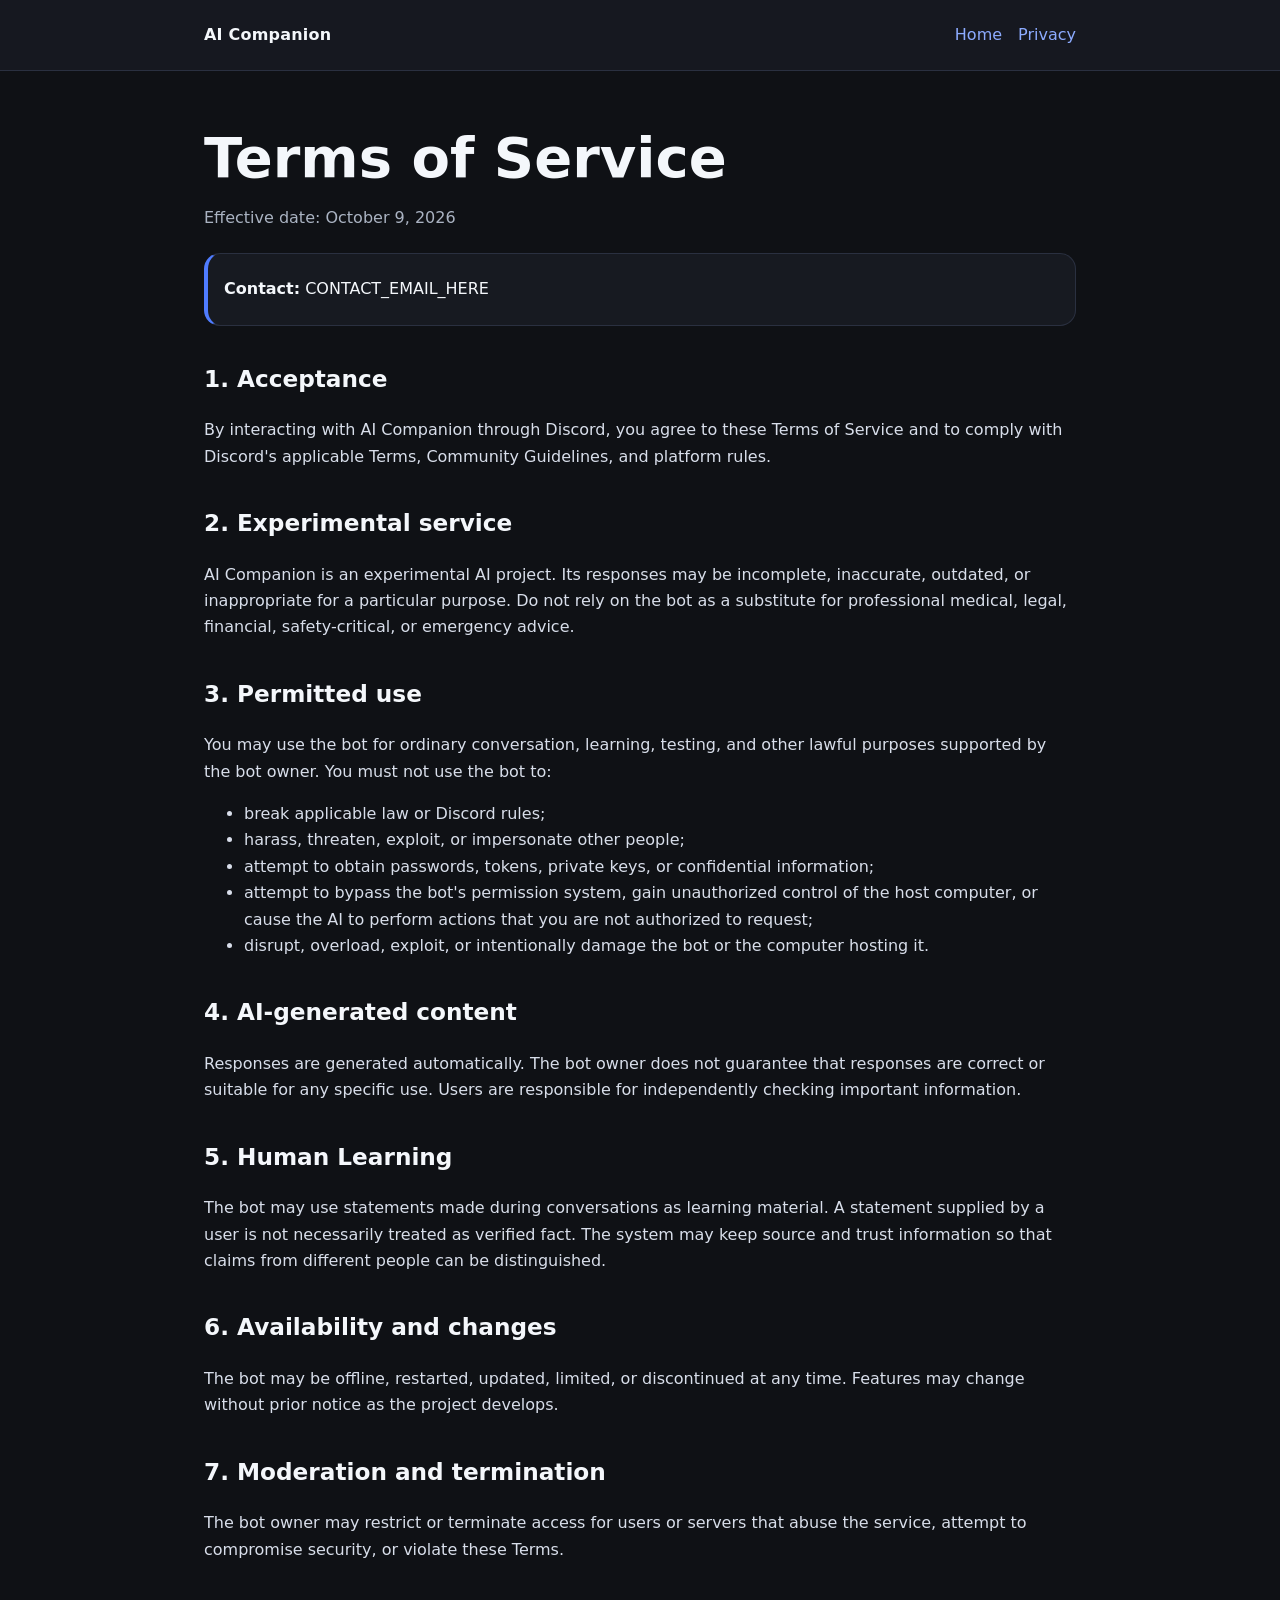
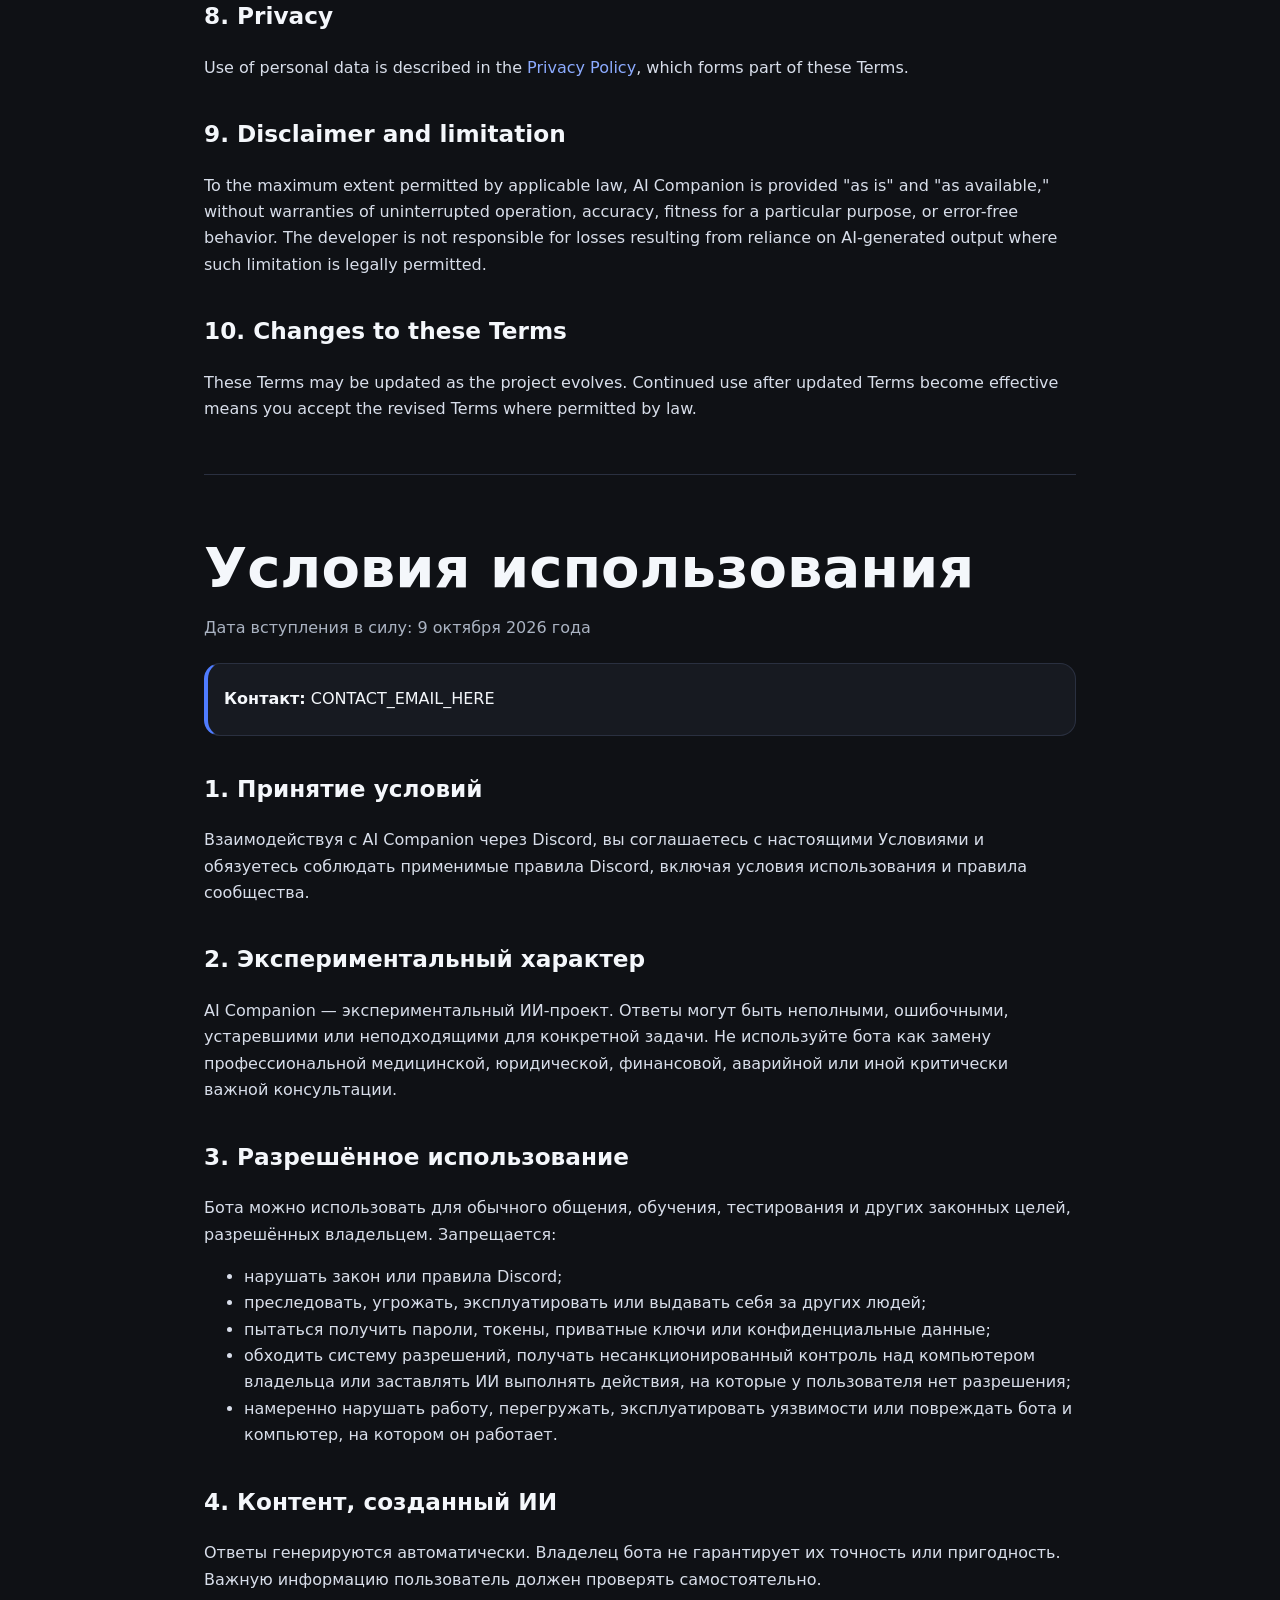
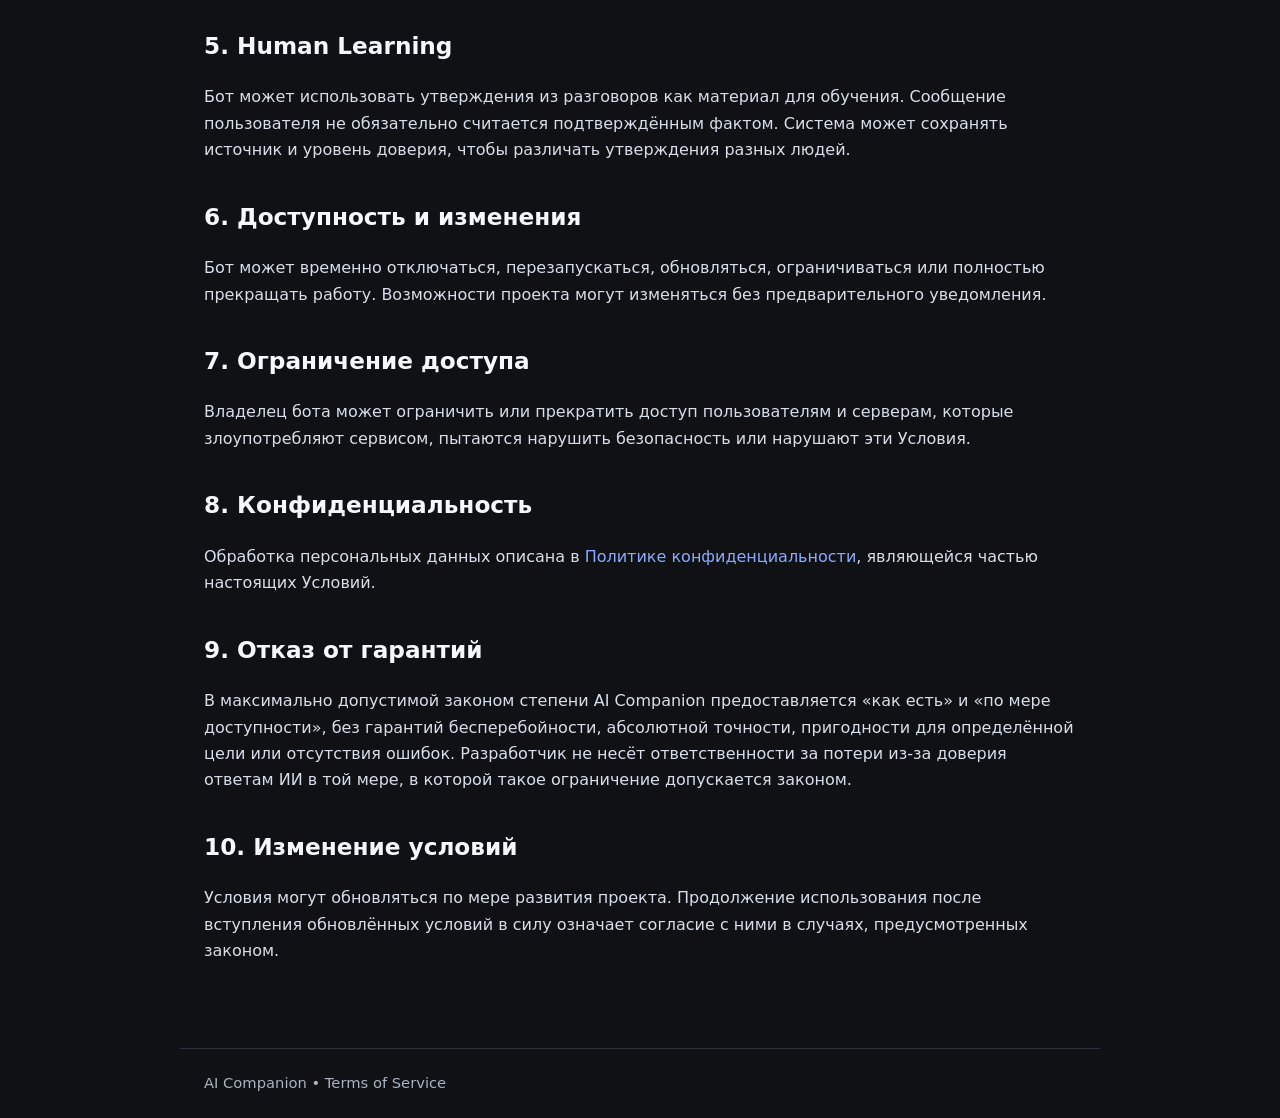
==== terms.html @ 5ba59d53 "Add AI Companion legal pages" ====
<!doctype html>
<html lang="en">
<head>
  <meta charset="utf-8">
  <meta name="viewport" content="width=device-width, initial-scale=1">
  <title>AI Companion — Terms of Service</title>
  <link rel="stylesheet" href="style.css">
</head>
<body>
<header><nav><div class="brand">AI Companion</div><div class="links"><a href="index.html">Home</a><a href="privacy.html">Privacy</a></div></nav></header>
<main>
<h1>Terms of Service</h1>
<p class="muted">Effective date: October 9, 2026</p>
<div class="card notice"><strong>Contact:</strong> CONTACT_EMAIL_HERE</div>

<h2>1. Acceptance</h2>
<p>By interacting with AI Companion through Discord, you agree to these Terms of Service and to comply with Discord's applicable Terms, Community Guidelines, and platform rules.</p>

<h2>2. Experimental service</h2>
<p>AI Companion is an experimental AI project. Its responses may be incomplete, inaccurate, outdated, or inappropriate for a particular purpose. Do not rely on the bot as a substitute for professional medical, legal, financial, safety-critical, or emergency advice.</p>

<h2>3. Permitted use</h2>
<p>You may use the bot for ordinary conversation, learning, testing, and other lawful purposes supported by the bot owner. You must not use the bot to:</p>
<ul>
  <li>break applicable law or Discord rules;</li>
  <li>harass, threaten, exploit, or impersonate other people;</li>
  <li>attempt to obtain passwords, tokens, private keys, or confidential information;</li>
  <li>attempt to bypass the bot's permission system, gain unauthorized control of the host computer, or cause the AI to perform actions that you are not authorized to request;</li>
  <li>disrupt, overload, exploit, or intentionally damage the bot or the computer hosting it.</li>
</ul>

<h2>4. AI-generated content</h2>
<p>Responses are generated automatically. The bot owner does not guarantee that responses are correct or suitable for any specific use. Users are responsible for independently checking important information.</p>

<h2>5. Human Learning</h2>
<p>The bot may use statements made during conversations as learning material. A statement supplied by a user is not necessarily treated as verified fact. The system may keep source and trust information so that claims from different people can be distinguished.</p>

<h2>6. Availability and changes</h2>
<p>The bot may be offline, restarted, updated, limited, or discontinued at any time. Features may change without prior notice as the project develops.</p>

<h2>7. Moderation and termination</h2>
<p>The bot owner may restrict or terminate access for users or servers that abuse the service, attempt to compromise security, or violate these Terms.</p>

<h2>8. Privacy</h2>
<p>Use of personal data is described in the <a href="privacy.html">Privacy Policy</a>, which forms part of these Terms.</p>

<h2>9. Disclaimer and limitation</h2>
<p>To the maximum extent permitted by applicable law, AI Companion is provided "as is" and "as available," without warranties of uninterrupted operation, accuracy, fitness for a particular purpose, or error-free behavior. The developer is not responsible for losses resulting from reliance on AI-generated output where such limitation is legally permitted.</p>

<h2>10. Changes to these Terms</h2>
<p>These Terms may be updated as the project evolves. Continued use after updated Terms become effective means you accept the revised Terms where permitted by law.</p>

<div class="lang">
<h1>Условия использования</h1>
<p class="muted">Дата вступления в силу: 9 октября 2026 года</p>
<div class="card notice"><strong>Контакт:</strong> CONTACT_EMAIL_HERE</div>

<h2>1. Принятие условий</h2>
<p>Взаимодействуя с AI Companion через Discord, вы соглашаетесь с настоящими Условиями и обязуетесь соблюдать применимые правила Discord, включая условия использования и правила сообщества.</p>

<h2>2. Экспериментальный характер</h2>
<p>AI Companion — экспериментальный ИИ-проект. Ответы могут быть неполными, ошибочными, устаревшими или неподходящими для конкретной задачи. Не используйте бота как замену профессиональной медицинской, юридической, финансовой, аварийной или иной критически важной консультации.</p>

<h2>3. Разрешённое использование</h2>
<p>Бота можно использовать для обычного общения, обучения, тестирования и других законных целей, разрешённых владельцем. Запрещается:</p>
<ul>
  <li>нарушать закон или правила Discord;</li>
  <li>преследовать, угрожать, эксплуатировать или выдавать себя за других людей;</li>
  <li>пытаться получить пароли, токены, приватные ключи или конфиденциальные данные;</li>
  <li>обходить систему разрешений, получать несанкционированный контроль над компьютером владельца или заставлять ИИ выполнять действия, на которые у пользователя нет разрешения;</li>
  <li>намеренно нарушать работу, перегружать, эксплуатировать уязвимости или повреждать бота и компьютер, на котором он работает.</li>
</ul>

<h2>4. Контент, созданный ИИ</h2>
<p>Ответы генерируются автоматически. Владелец бота не гарантирует их точность или пригодность. Важную информацию пользователь должен проверять самостоятельно.</p>

<h2>5. Human Learning</h2>
<p>Бот может использовать утверждения из разговоров как материал для обучения. Сообщение пользователя не обязательно считается подтверждённым фактом. Система может сохранять источник и уровень доверия, чтобы различать утверждения разных людей.</p>

<h2>6. Доступность и изменения</h2>
<p>Бот может временно отключаться, перезапускаться, обновляться, ограничиваться или полностью прекращать работу. Возможности проекта могут изменяться без предварительного уведомления.</p>

<h2>7. Ограничение доступа</h2>
<p>Владелец бота может ограничить или прекратить доступ пользователям и серверам, которые злоупотребляют сервисом, пытаются нарушить безопасность или нарушают эти Условия.</p>

<h2>8. Конфиденциальность</h2>
<p>Обработка персональных данных описана в <a href="privacy.html">Политике конфиденциальности</a>, являющейся частью настоящих Условий.</p>

<h2>9. Отказ от гарантий</h2>
<p>В максимально допустимой законом степени AI Companion предоставляется «как есть» и «по мере доступности», без гарантий бесперебойности, абсолютной точности, пригодности для определённой цели или отсутствия ошибок. Разработчик не несёт ответственности за потери из-за доверия ответам ИИ в той мере, в которой такое ограничение допускается законом.</p>

<h2>10. Изменение условий</h2>
<p>Условия могут обновляться по мере развития проекта. Продолжение использования после вступления обновлённых условий в силу означает согласие с ними в случаях, предусмотренных законом.</p>
</div>
</main>
<footer>AI Companion • Terms of Service</footer>
</body>
</html>
---- style.css ----
:root {
  color-scheme: dark;
  --bg: #0f1115;
  --panel: #171a21;
  --text: #f4f7fb;
  --muted: #aab3c2;
  --accent: #4f7cff;
  --border: #2a3040;
  --max: 920px;
}
* { box-sizing: border-box; }
body {
  margin: 0;
  background: var(--bg);
  color: var(--text);
  font-family: Inter, ui-sans-serif, system-ui, -apple-system, BlinkMacSystemFont, "Segoe UI", sans-serif;
  line-height: 1.65;
}
header { border-bottom: 1px solid var(--border); background: rgba(23,26,33,.92); }
nav, main, footer { max-width: var(--max); margin: 0 auto; padding: 22px 24px; }
nav { display: flex; align-items: center; justify-content: space-between; gap: 18px; }
.brand { font-weight: 700; letter-spacing: .2px; }
.links { display: flex; gap: 16px; flex-wrap: wrap; }
a { color: #8cabff; text-decoration: none; }
a:hover { text-decoration: underline; }
h1 { font-size: clamp(2rem, 5vw, 3.5rem); margin: 34px 0 8px; line-height: 1.1; }
h2 { margin-top: 34px; font-size: 1.45rem; }
h3 { margin-top: 24px; }
p, li { color: #d8deea; }
.muted { color: var(--muted); }
.card { background: var(--panel); border: 1px solid var(--border); border-radius: 16px; padding: 22px; margin: 22px 0; }
.notice { border-left: 4px solid var(--accent); padding-left: 16px; }
.lang { margin-top: 52px; padding-top: 28px; border-top: 1px solid var(--border); }
code { background: #11151c; padding: 2px 6px; border-radius: 6px; }
footer { color: var(--muted); font-size: .92rem; border-top: 1px solid var(--border); margin-top: 46px; }
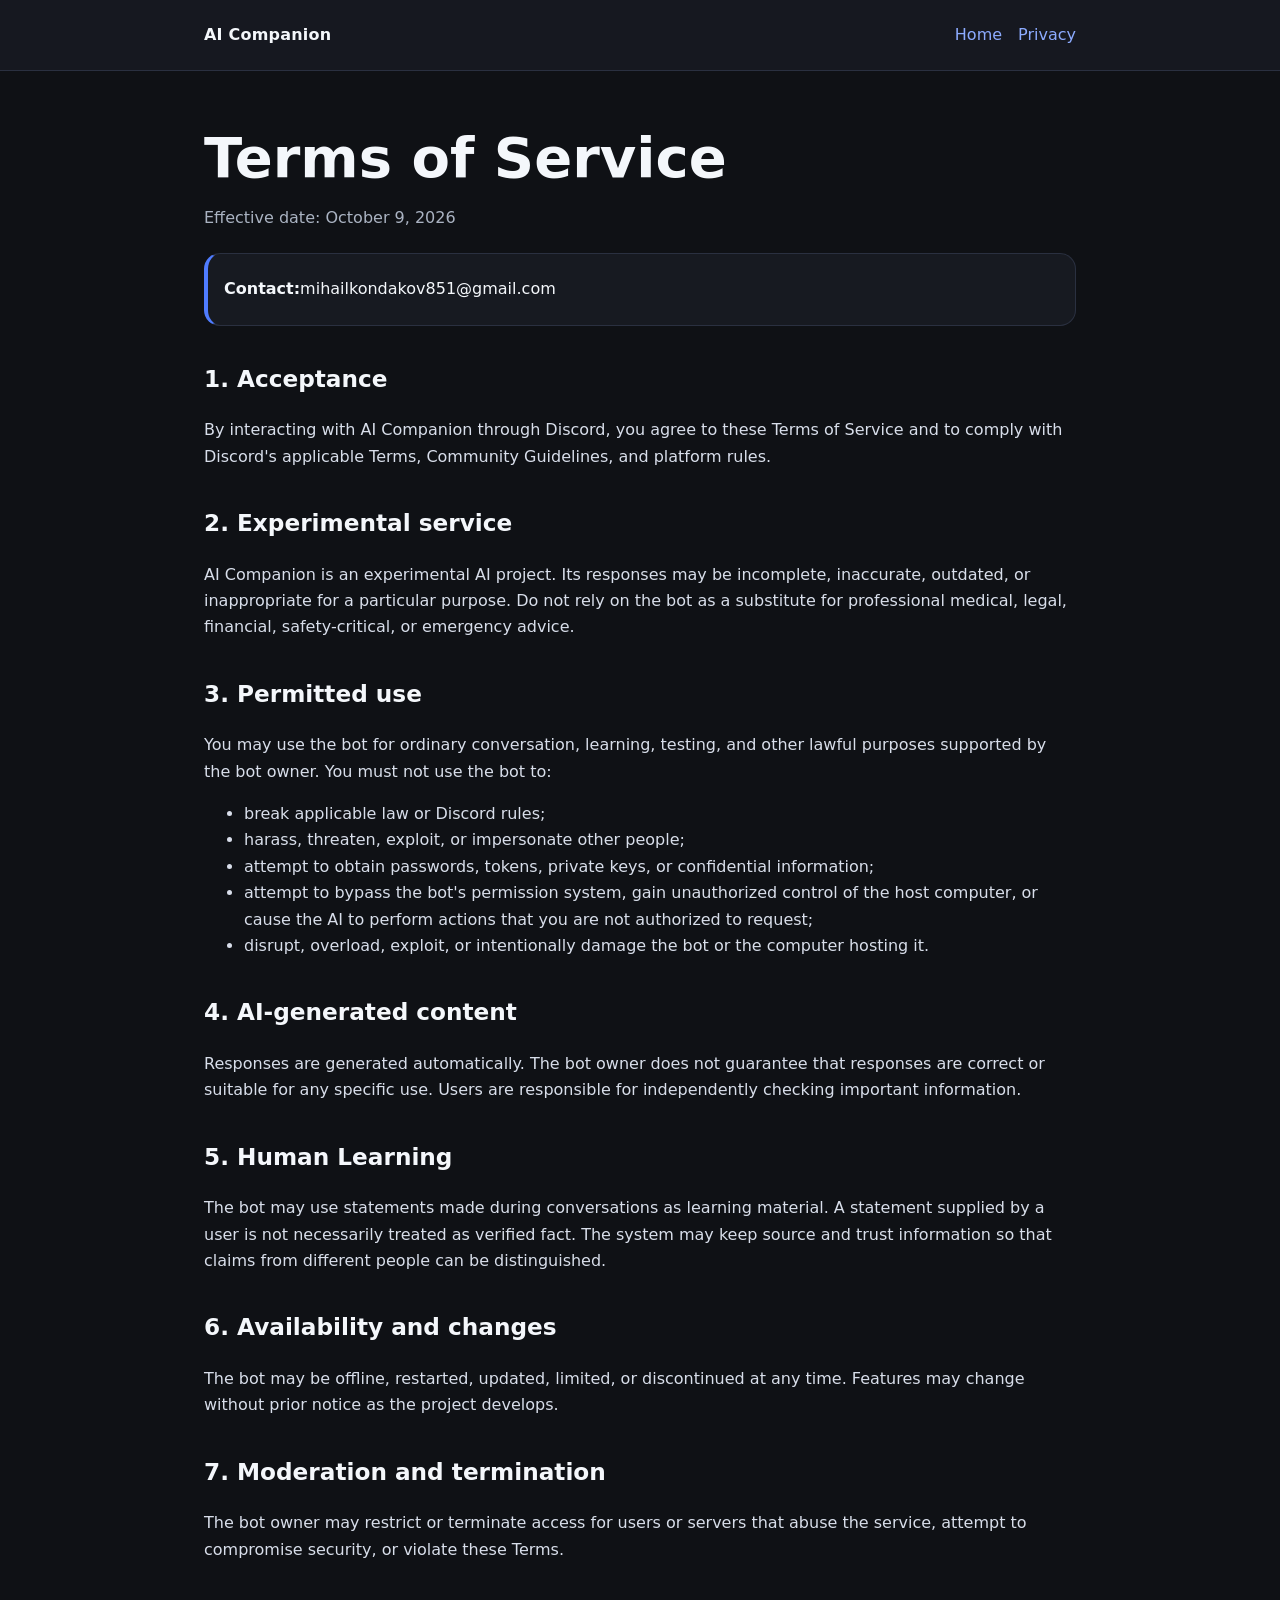
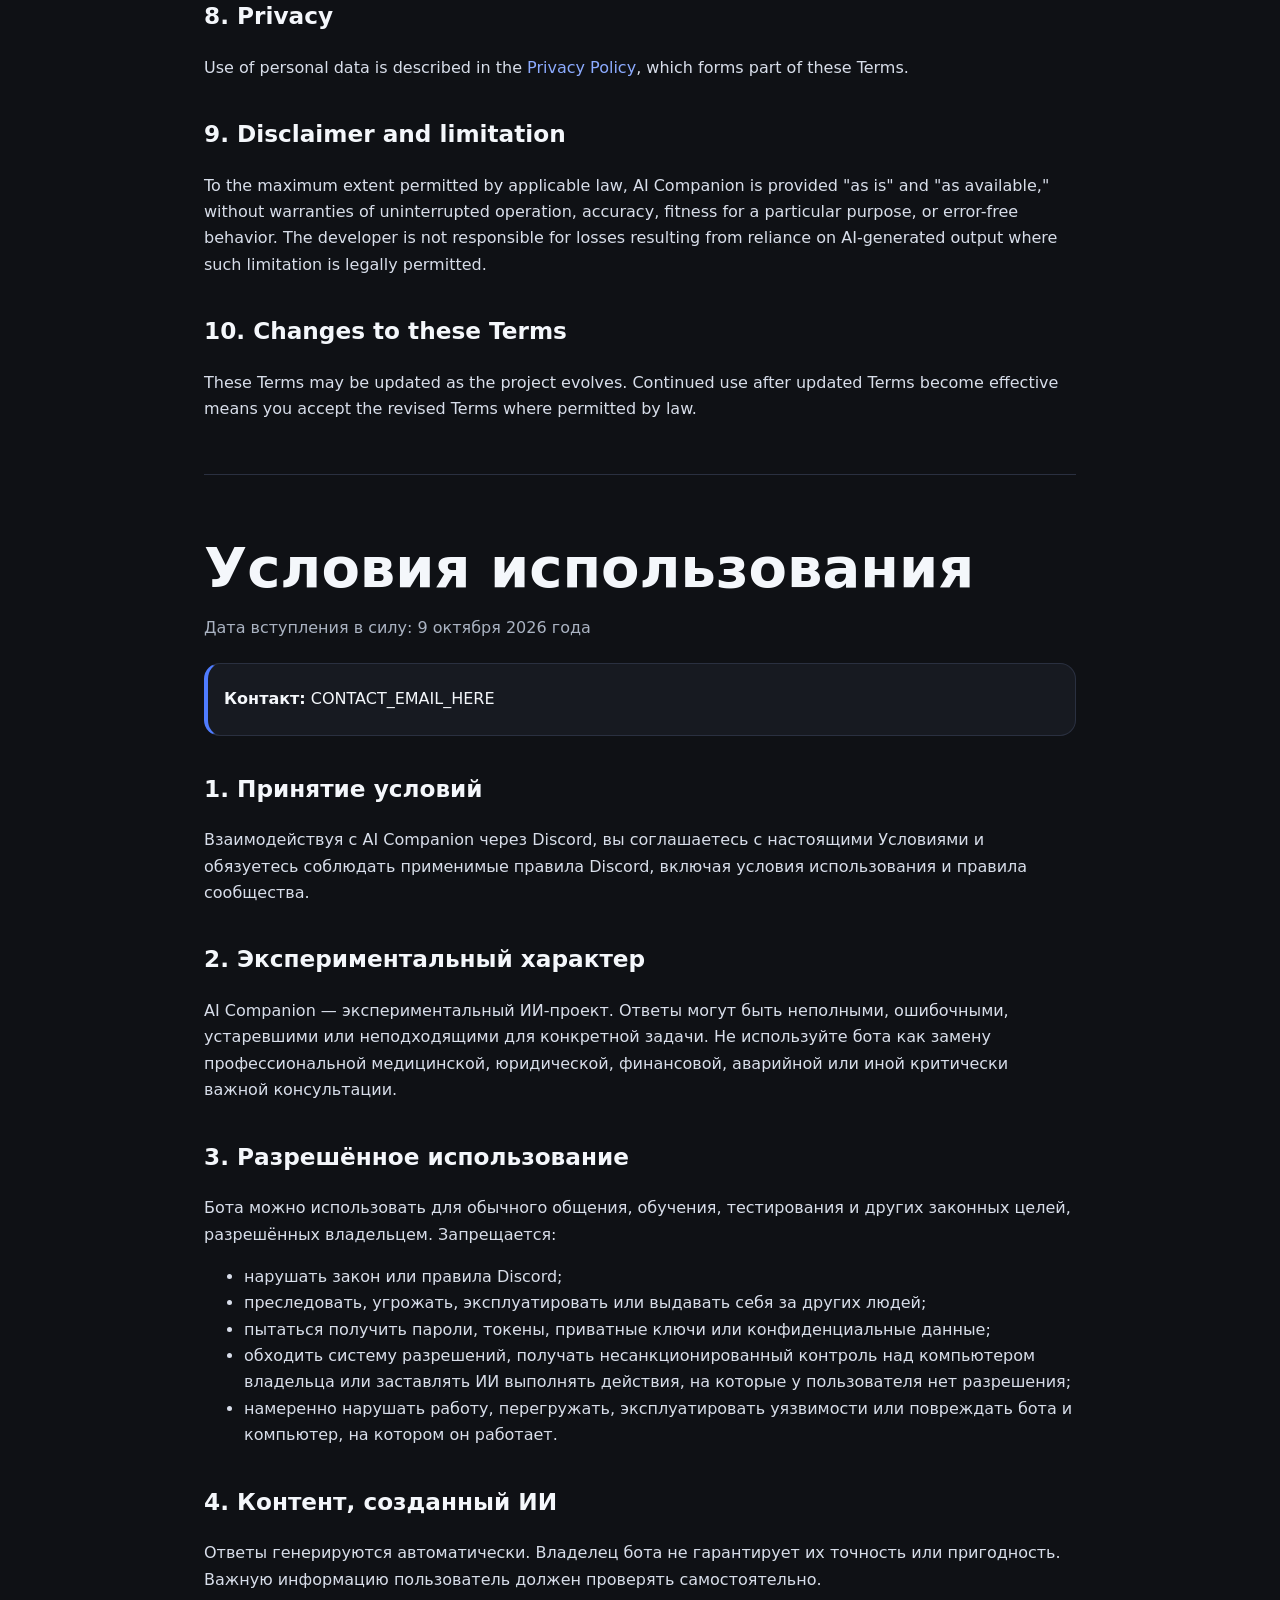
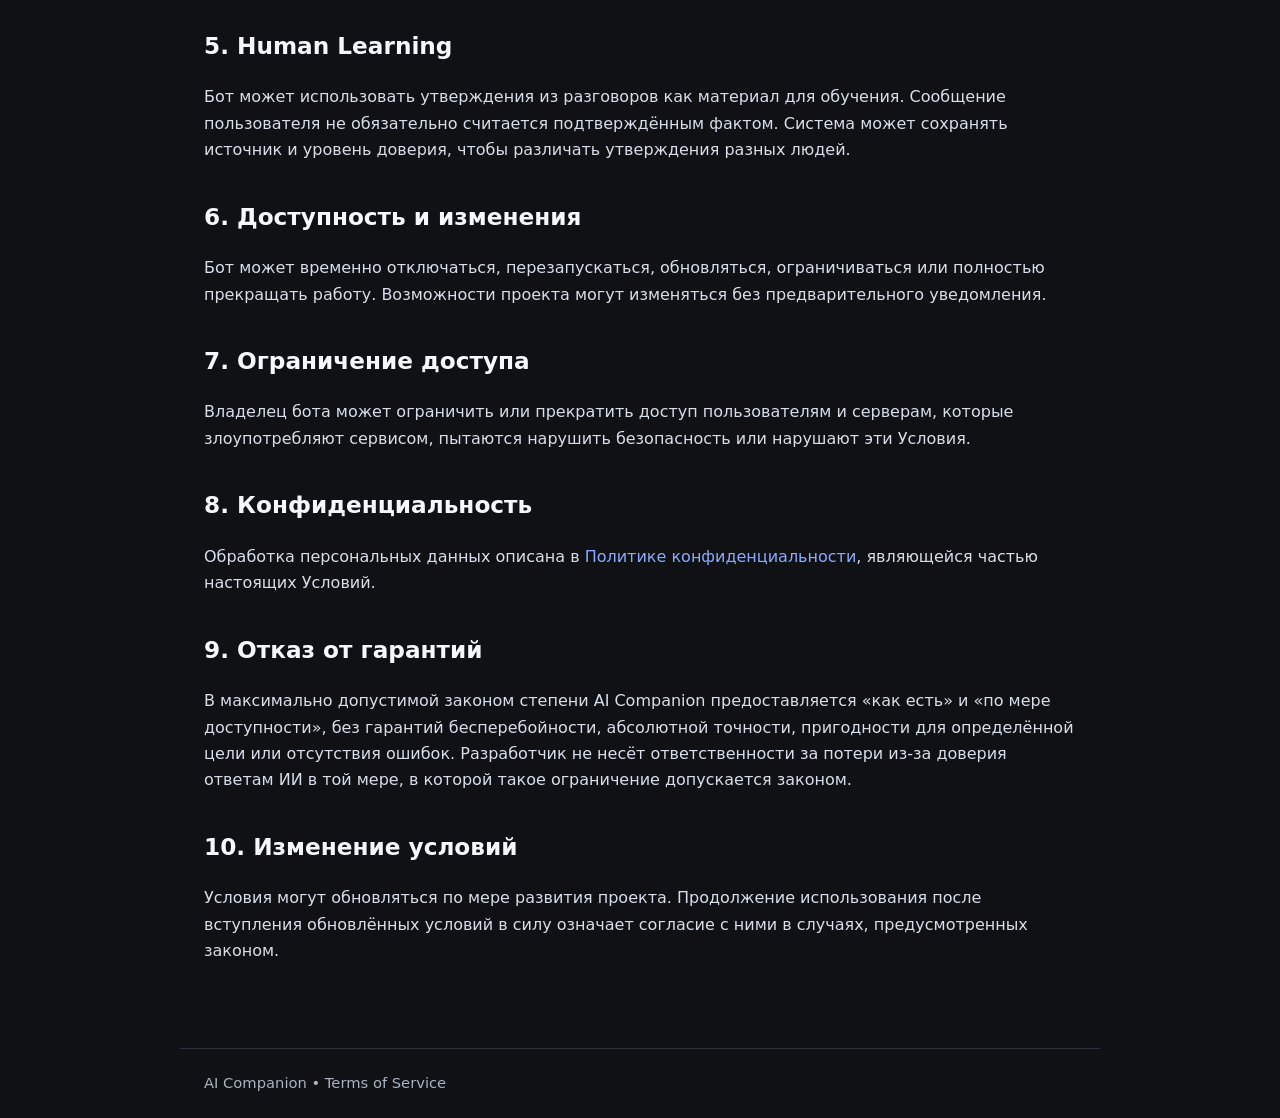
==== commit 029df433: "Update terms.html" ====
--- a/terms.html
+++ b/terms.html
@@ -11,7 +11,7 @@
 <main>
 <h1>Terms of Service</h1>
 <p class="muted">Effective date: October 9, 2026</p>
-<div class="card notice"><strong>Contact:</strong> CONTACT_EMAIL_HERE</div>
+<div class="card notice"><strong>Contact:</strong>mihailkondakov851@gmail.com</div>
 
 <h2>1. Acceptance</h2>
 <p>By interacting with AI Companion through Discord, you agree to these Terms of Service and to comply with Discord's applicable Terms, Community Guidelines, and platform rules.</p>
